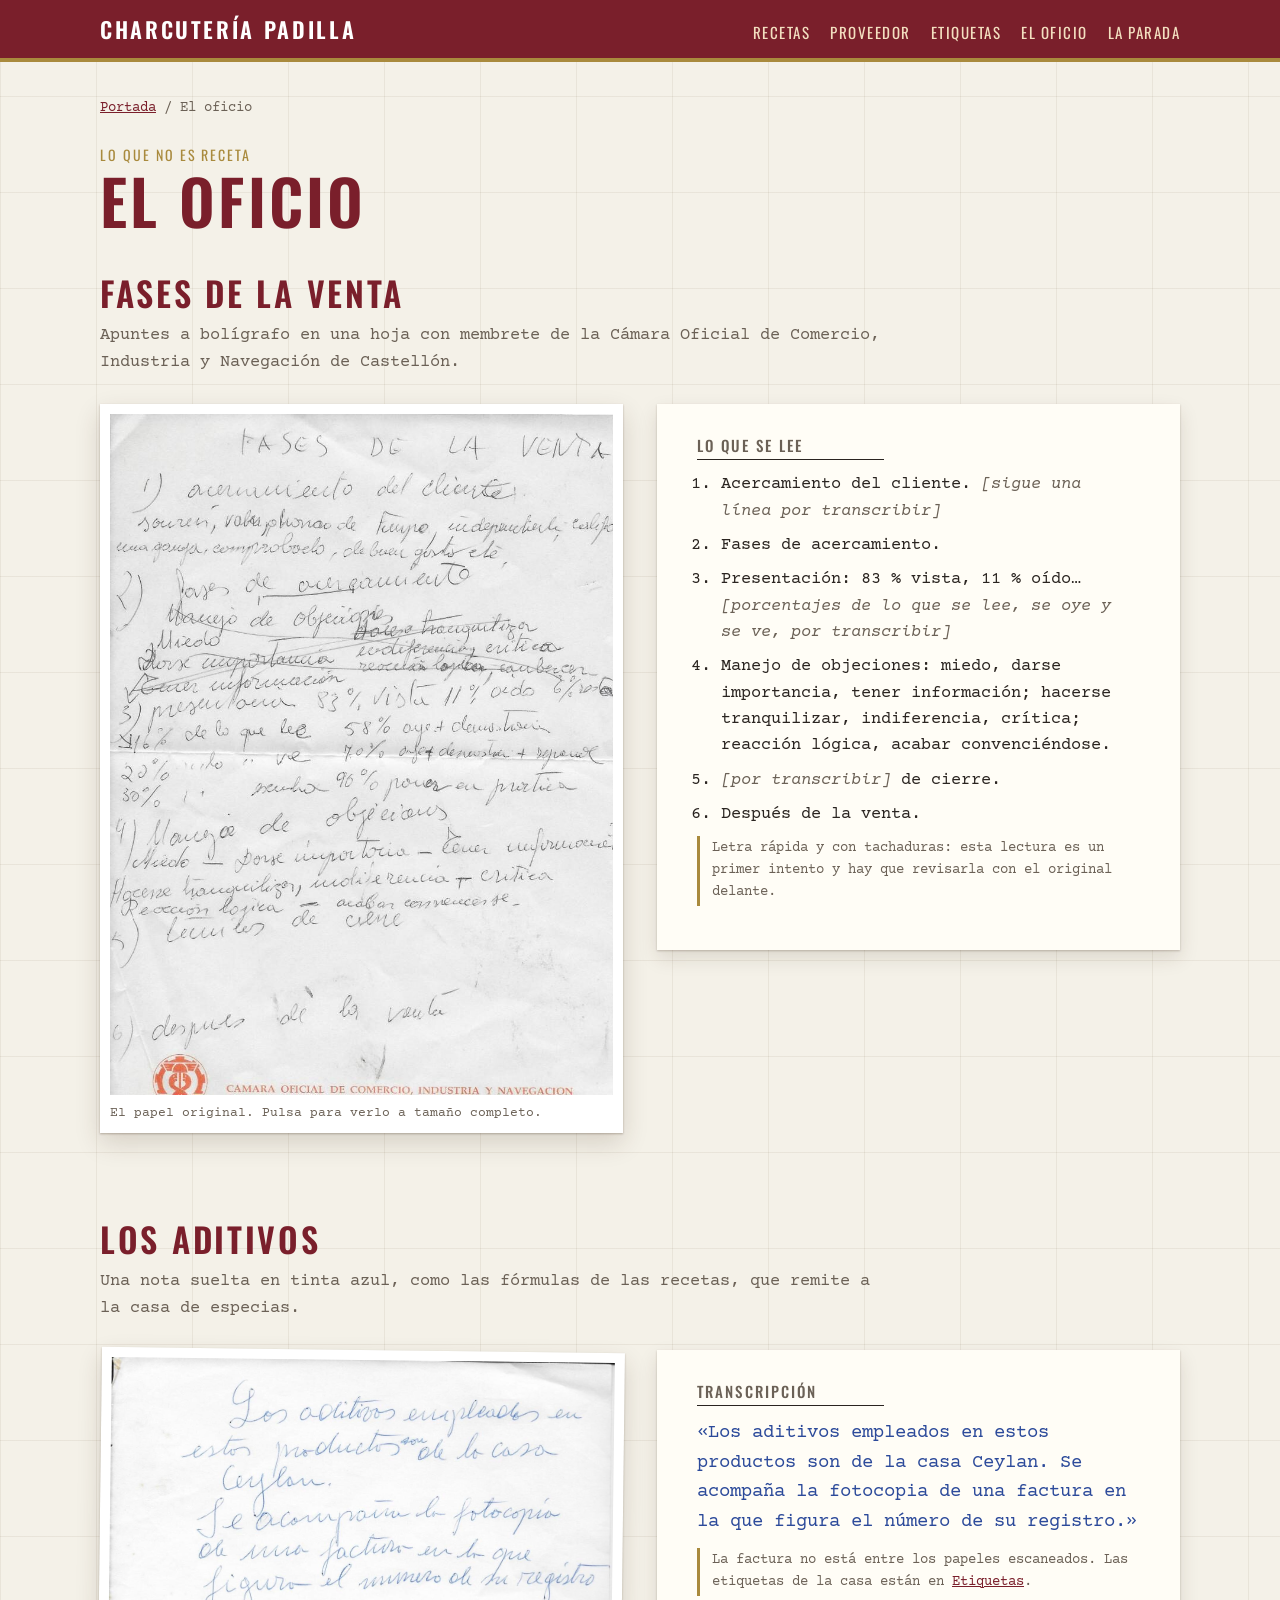
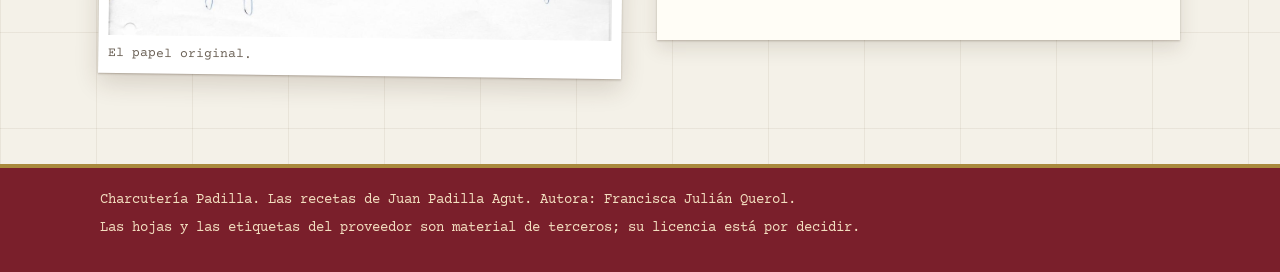
==== maqueta/oficio.html @ 742980ed "Primera maqueta del sitio y publicación en Pages (T-04) Maqueta estática «El archivador de la parada" ====
<!doctype html>
<html lang="es">
<head>
<meta charset="utf-8">
<meta name="viewport" content="width=device-width, initial-scale=1">
<title>El oficio · Charcutería Padilla</title>
<link rel="stylesheet" href="estilo.css">
</head>
<body>
<header class="rotulo">
  <div class="caja">
    <a class="marca" href="index.html">Charcutería Padilla</a>
    <nav aria-label="Secciones">
      <a href="index.html#recetas">Recetas</a>
      <a href="index.html#proveedor">Proveedor</a>
      <a href="index.html#etiquetas">Etiquetas</a>
      <a href="oficio.html">El oficio</a>
      <a href="index.html#parada">La parada</a>
    </nav>
  </div>
</header>

<main class="caja">
  <p class="miga"><a href="index.html">Portada</a> / El oficio</p>
  <div class="cab-receta">
    <p class="clase">Lo que no es receta</p>
    <h1>El oficio</h1>
  </div>

  <section style="padding-top:8px">
    <h2>Fases de la venta</h2>
    <p class="entradilla">Apuntes a bolígrafo en una hoja con membrete de la Cámara Oficial de Comercio, Industria y Navegación de Castellón.</p>
    <div class="oficio">
      <figure>
        <a href="img/manual01.jpg"><img src="img/manual01.jpg" alt="Hoja manuscrita titulada «Fases de la venta»."></a>
        <figcaption>El papel original. Pulsa para verlo a tamaño completo.</figcaption>
      </figure>
      <div class="transcrita">
        <h2>Lo que se lee</h2><hr class="raya">
        <ol>
          <li>Acercamiento del cliente. <span class="ilegible">[sigue una línea por transcribir]</span></li>
          <li>Fases de acercamiento.</li>
          <li>Presentación: 83 % vista, 11 % oído… <span class="ilegible">[porcentajes de lo que se lee, se oye y se ve, por transcribir]</span></li>
          <li>Manejo de objeciones: miedo, darse importancia, tener información; hacerse tranquilizar, indiferencia, crítica; reacción lógica, acabar convenciéndose.</li>
          <li><span class="ilegible">[por transcribir]</span> de cierre.</li>
          <li>Después de la venta.</li>
        </ol>
        <p class="aviso">Letra rápida y con tachaduras: esta lectura es un primer intento y hay que revisarla con el original delante.</p>
      </div>
    </div>
  </section>

  <section>
    <h2>Los aditivos</h2>
    <p class="entradilla">Una nota suelta en tinta azul, como las fórmulas de las recetas, que remite a la casa de especias.</p>
    <div class="oficio">
      <figure class="giro">
        <a href="img/manual02.jpg"><img src="img/manual02.jpg" alt="Nota manuscrita en tinta azul sobre los aditivos."></a>
        <figcaption>El papel original.</figcaption>
      </figure>
      <div class="transcrita">
        <h2>Transcripción</h2><hr class="raya">
        <p class="tinta-azul" style="font-size:19px">«Los aditivos empleados en estos productos son de la casa Ceylan. Se acompaña la fotocopia de una factura en la que figura el número de su registro.»</p>
        <p class="aviso">La factura no está entre los papeles escaneados. Las etiquetas de la casa están en <a href="index.html#etiquetas">Etiquetas</a>.</p>
      </div>
    </div>
  </section>
</main>

<footer>
  <div class="caja">
    <p>Charcutería Padilla. Las recetas de Juan Padilla Agut. Autora: Francisca Julián Querol.</p>
    <p>Las hojas y las etiquetas del proveedor son material de terceros; su licencia está por decidir.</p>
  </div>
</footer>
</body>
</html>
---- maqueta/estilo.css ----
/* Maqueta «El archivador de la parada».
   La paleta sale del material: el granate y el oro de las etiquetas Ceylan, el blanco de azulejo
   de la parada, las tintas azul y roja de los manuscritos y el naranja de las fotos de los 70. */
@import url("https://fonts.googleapis.com/css2?family=Courier+Prime:ital,wght@0,400;0,700;1,400&family=Oswald:wght@400;500;600&display=swap");

:root {
  --azulejo: #f4f1e8;
  --papel: #fffdf6;
  --papel-viejo: #efe6cf;
  --tinta: #2a2420;
  --tinta-suave: #6b6156;
  --granate: #7a1f2b;
  --oro: #a98a3d;
  --pimenton: #b8432a;
  --naranja: #e08a2c;
  --azul: #2c4a9a;
  --rojo: #c2314c;
  --linea: #d9cfb8;
  --rotulo: "Oswald", "Arial Narrow", sans-serif;
  --maquina: "Courier Prime", "Courier New", monospace;
  --ancho: 1120px;
}

* { box-sizing: border-box; }
html { scroll-behavior: smooth; }
body {
  margin: 0;
  color: var(--tinta);
  font-family: var(--maquina);
  font-size: 17px;
  line-height: 1.55;
  /* azulejo blanco de mercado: junta fina cada 96 px */
  background-color: var(--azulejo);
  background-image:
    linear-gradient(to right, rgba(120, 100, 70, .09) 1px, transparent 1px),
    linear-gradient(to bottom, rgba(120, 100, 70, .09) 1px, transparent 1px);
  background-size: 96px 96px;
}
img { max-width: 100%; display: block; }
a { color: var(--granate); }
a:focus-visible, button:focus-visible, input:focus-visible { outline: 3px solid var(--naranja); outline-offset: 2px; }

.caja { max-width: var(--ancho); margin: 0 auto; padding: 0 20px; }

/* ---------- cabecera: el rótulo de la parada ---------- */
.rotulo {
  background: var(--granate);
  color: #fff;
  border-bottom: 4px solid var(--oro);
}
.rotulo .caja { display: flex; flex-wrap: wrap; align-items: baseline; gap: 6px 28px; padding-top: 12px; padding-bottom: 10px; }
.rotulo .marca {
  font-family: var(--rotulo); font-weight: 600; font-size: 22px; letter-spacing: .12em;
  text-transform: uppercase; color: #fff; text-decoration: none;
}
.rotulo nav { display: flex; flex-wrap: wrap; gap: 4px 20px; margin-left: auto; }
.rotulo nav a {
  font-family: var(--rotulo); font-size: 15px; letter-spacing: .1em; text-transform: uppercase;
  color: #f3dfc0; text-decoration: none; padding: 2px 0; border-bottom: 2px solid transparent;
}
.rotulo nav a:hover { border-bottom-color: var(--oro); color: #fff; }

/* ---------- portada ---------- */
.portada { position: relative; background: #1d1512; }
.portada img { width: 100%; height: min(76vh, 680px); object-fit: cover; object-position: 50% 38%; opacity: .92; }
.portada::after {
  content: ""; position: absolute; inset: 0;
  background: linear-gradient(to top, rgba(20, 12, 8, .88) 0%, rgba(20, 12, 8, .25) 48%, rgba(20, 12, 8, 0) 70%);
}
.portada .titulo { position: absolute; left: 0; right: 0; bottom: 0; z-index: 1; padding-bottom: 34px; color: #fff; }
.portada h1 {
  font-family: var(--rotulo); font-weight: 600; text-transform: uppercase; letter-spacing: .06em;
  font-size: clamp(40px, 8vw, 92px); line-height: 1; margin: 0 0 10px;
}
.portada p { margin: 0; font-size: clamp(17px, 2.2vw, 22px); max-width: 40em; color: #f6ead6; }

/* etiqueta de precio ovalada, como las que se ven sobre los quesos */
.precio {
  display: inline-flex; flex-direction: column; align-items: center; justify-content: center;
  min-width: 92px; padding: 8px 16px; border-radius: 50%;
  background: #fff; color: var(--granate); border: 2px solid var(--granate);
  font-family: var(--rotulo); line-height: 1.05; text-align: center;
  box-shadow: 0 2px 5px rgba(0, 0, 0, .25);
}
.precio b { font-size: 26px; font-weight: 600; }
.precio small { font-size: 11px; letter-spacing: .08em; text-transform: uppercase; }

.cuentas { display: flex; flex-wrap: wrap; gap: 14px; margin-top: 20px; }

/* ---------- secciones ---------- */
section { padding: 56px 0 24px; }
h2 {
  font-family: var(--rotulo); font-weight: 600; text-transform: uppercase; letter-spacing: .08em;
  font-size: 34px; color: var(--granate); margin: 0 0 4px;
}
h2 + .entradilla { margin: 0 0 28px; max-width: 46em; color: var(--tinta-suave); }
.subraya { font-family: var(--maquina); color: var(--oro); letter-spacing: 0; margin: -2px 0 12px; overflow: hidden; white-space: nowrap; }

/* ---------- fichas de receta manuscrita ---------- */
.fichas { display: grid; grid-template-columns: repeat(auto-fill, minmax(300px, 1fr)); gap: 30px 26px; }
.ficha {
  position: relative; display: block; text-decoration: none; color: inherit;
  background: var(--papel); padding: 10px 10px 14px;
  box-shadow: 0 1px 2px rgba(60, 40, 20, .25), 0 8px 18px rgba(60, 40, 20, .13);
  transition: transform .18s ease, box-shadow .18s ease;
}
.ficha:nth-child(3n+1) { transform: rotate(-.9deg); }
.ficha:nth-child(3n+2) { transform: rotate(.6deg); }
.ficha:nth-child(3n) { transform: rotate(-.3deg); }
.ficha:hover, .ficha:focus-visible { transform: rotate(0) translateY(-4px); box-shadow: 0 2px 3px rgba(60, 40, 20, .25), 0 16px 28px rgba(60, 40, 20, .2); }
.ficha img { width: 100%; aspect-ratio: 1275 / 705; object-fit: cover; }
.ficha .pie { display: flex; align-items: center; justify-content: space-between; gap: 10px; padding: 10px 6px 0; }
.ficha h3 { font-family: var(--rotulo); font-weight: 500; font-size: 21px; letter-spacing: .05em; text-transform: uppercase; margin: 0; color: var(--tinta); }
.ficha .formula { font-size: 14px; color: var(--tinta-suave); margin: 2px 0 0; }
.ficha .precio { min-width: 74px; padding: 6px 10px; flex-shrink: 0; }
.ficha .precio b { font-size: 21px; }

/* ---------- índice mecanografiado del proveedor ---------- */
.hoja {
  background: var(--papel); padding: 34px clamp(18px, 5vw, 56px);
  box-shadow: 0 1px 2px rgba(60, 40, 20, .25), 0 8px 18px rgba(60, 40, 20, .13);
}
.hoja .membrete { text-align: center; letter-spacing: .45em; margin: 0; }
.hoja .igual { text-align: center; margin: 0 0 22px; overflow: hidden; white-space: nowrap; color: var(--tinta-suave); }
.indice { list-style: none; margin: 0; padding: 0; }
.indice li { display: flex; align-items: baseline; gap: 8px; padding: 3px 0; }
.indice .n { color: var(--tinta-suave); width: 2.2em; flex-shrink: 0; }
.indice .t { text-transform: uppercase; }
.indice .puntos { flex: 1; min-width: 20px; border-bottom: 2px dotted #a79c88; transform: translateY(-4px); }
.indice .g { color: var(--tinta-suave); text-align: right; }
.indice .pend { font-size: 13px; color: var(--tinta-suave); }
@media (max-width: 640px) { .indice .g { display: none; } }

/* ---------- etiquetas como pegatinas ---------- */
.pegatinas { display: grid; grid-template-columns: repeat(auto-fill, minmax(200px, 1fr)); gap: 30px 24px; }
.pegatina { margin: 0; text-align: center; }
.pegatina img {
  border-radius: 16px; background: #fff;
  box-shadow: 0 1px 2px rgba(60, 40, 20, .3), 0 6px 14px rgba(60, 40, 20, .15);
  transition: transform .18s ease;
}
.pegatina:nth-child(odd) img { transform: rotate(-1.6deg); }
.pegatina:nth-child(even) img { transform: rotate(1.2deg); }
.pegatina:hover img { transform: rotate(0) scale(1.03); }
.pegatina figcaption { font-size: 14px; margin-top: 10px; color: var(--tinta-suave); }
.pegatina figcaption b { display: block; font-family: var(--rotulo); font-weight: 500; font-size: 16px; letter-spacing: .05em; text-transform: uppercase; color: var(--tinta); }

/* ---------- fotos de la parada, como copias de los 70 ---------- */
.fotos { display: grid; grid-template-columns: repeat(auto-fill, minmax(260px, 1fr)); gap: 28px; align-items: start; }
.foto { margin: 0; background: #fff; padding: 10px 10px 12px; box-shadow: 0 1px 2px rgba(60, 40, 20, .3), 0 8px 18px rgba(60, 40, 20, .15); }
.foto.ancha { grid-column: span 2; }
@media (max-width: 640px) { .foto.ancha { grid-column: auto; } }
.foto figcaption { font-size: 14px; padding-top: 9px; min-height: 2.2em; color: var(--tinta-suave); }
.foto figcaption em { color: var(--tinta); }

/* ---------- página de receta ---------- */
.miga { font-size: 14px; padding: 22px 0 0; color: var(--tinta-suave); }
.cab-receta { padding: 10px 0 26px; }
.cab-receta .clase { font-family: var(--rotulo); letter-spacing: .14em; text-transform: uppercase; font-size: 14px; color: var(--oro); margin: 0; }
.cab-receta h1 { font-family: var(--rotulo); font-weight: 600; text-transform: uppercase; letter-spacing: .05em; font-size: clamp(36px, 6vw, 62px); line-height: 1.05; color: var(--granate); margin: 2px 0 0; }

.pestanas { display: none; gap: 0; margin-bottom: 18px; border: 2px solid var(--granate); width: max-content; }
.pestanas button {
  font-family: var(--rotulo); font-size: 15px; letter-spacing: .1em; text-transform: uppercase;
  padding: 7px 18px; border: 0; background: transparent; color: var(--granate); cursor: pointer;
}
.pestanas button[aria-pressed="true"] { background: var(--granate); color: #fff; }

.dos { display: grid; grid-template-columns: minmax(0, 1.05fr) minmax(0, 1fr); gap: 36px; align-items: start; }
@media (max-width: 900px) {
  .pestanas { display: flex; }
  .dos { grid-template-columns: 1fr; }
  .dos[data-ver="papel"] .lado-receta, .dos[data-ver="receta"] .lado-papel { display: none; }
}
.lado-papel figure { margin: 0; background: #fff; padding: 10px; box-shadow: 0 1px 2px rgba(60, 40, 20, .3), 0 10px 24px rgba(60, 40, 20, .16); transform: rotate(-.5deg); }
.lado-papel figcaption { font-size: 13px; color: var(--tinta-suave); padding-top: 8px; }

.transcrita { background: var(--papel); padding: 30px clamp(18px, 4vw, 40px) 32px; box-shadow: 0 1px 2px rgba(60, 40, 20, .25), 0 8px 18px rgba(60, 40, 20, .13); }
.transcrita h2 { font-size: 15px; letter-spacing: .14em; color: var(--tinta-suave); font-weight: 500; margin: 0 0 2px; }
.transcrita h2:not(:first-child) { margin-top: 28px; }
.transcrita .raya { border: 0; border-top: 1px solid var(--tinta); width: 11em; margin: 0 0 12px; }
.lineas { list-style: none; margin: 0; padding: 0; }
.lineas li { display: flex; align-items: baseline; gap: 8px; padding: 2px 0; }
.lineas .puntos { flex: 1; min-width: 16px; border-bottom: 2px dotted #a79c88; transform: translateY(-4px); }
.lineas .v { font-weight: 700; white-space: nowrap; }
.tinta-azul { color: var(--azul); }
.tinta-roja { color: var(--rojo); }
.nota-roja { font-style: italic; font-size: 19px; margin: 0; color: var(--rojo); }
.nota-es { margin: 8px 0 0; font-size: 15px; color: var(--tinta-suave); }
.tachado { text-decoration: line-through; text-decoration-color: var(--azul); text-decoration-thickness: 2px; color: var(--tinta-suave); }
.aviso { font-size: 14px; color: var(--tinta-suave); border-left: 3px solid var(--oro); padding: 2px 0 2px 12px; margin: 18px 0 0; }
.transcrita p { margin: 0 0 12px; }

/* la báscula */
.bascula { margin-top: 30px; background: #fbf7ea; border: 1px solid var(--linea); padding: 18px 20px 16px; }
.bascula h2 { font-family: var(--rotulo); font-size: 18px; letter-spacing: .1em; color: var(--granate); font-weight: 600; margin: 0 0 10px; }
.bascula label { display: flex; flex-wrap: wrap; align-items: center; gap: 10px; }
.bascula input {
  font-family: var(--maquina); font-size: 22px; font-weight: 700; width: 5.2em; padding: 4px 8px; text-align: right;
  border: 2px solid var(--granate); background: #fff; color: var(--tinta);
}
.tique { margin: 14px 0 0; padding: 12px 0 0; border-top: 2px dashed var(--linea); }
.tique .total { border-top: 1px solid var(--tinta); margin-top: 6px; padding-top: 6px; }

/* la etiqueta pegada en la ficha */
.pegada { display: flex; gap: 18px; align-items: center; margin-top: 30px; }
.pegada img { width: 170px; flex-shrink: 0; border-radius: 13px; transform: rotate(-3deg); box-shadow: 0 1px 2px rgba(60, 40, 20, .3), 0 6px 14px rgba(60, 40, 20, .18); }
.pegada p { margin: 0; font-size: 15px; }
.pegada b { font-family: var(--rotulo); font-weight: 500; letter-spacing: .05em; text-transform: uppercase; font-size: 17px; }
.sello { display: inline-block; font-family: var(--rotulo); font-size: 12px; letter-spacing: .12em; text-transform: uppercase; padding: 1px 8px; border: 1.5px solid currentColor; margin-bottom: 4px; }
.sello.seguro { color: #2f6b3a; }
.sello.posible { color: var(--pimenton); }

.otras { display: flex; justify-content: space-between; gap: 20px; flex-wrap: wrap; padding: 44px 0 0; font-size: 15px; }

/* ---------- el oficio ---------- */
.oficio { display: grid; grid-template-columns: minmax(0, 1fr) minmax(0, 1fr); gap: 34px; align-items: start; }
@media (max-width: 800px) { .oficio { grid-template-columns: 1fr; } }
.oficio figure { margin: 0; background: #fff; padding: 10px; box-shadow: 0 1px 2px rgba(60, 40, 20, .3), 0 10px 24px rgba(60, 40, 20, .16); }
.oficio figure.giro { transform: rotate(.7deg); }
.oficio figcaption { font-size: 13px; color: var(--tinta-suave); padding-top: 8px; }
.oficio ol { padding-left: 1.4em; margin: 0; }
.oficio ol li { margin-bottom: 8px; }
.ilegible { color: var(--tinta-suave); font-style: italic; }

/* ---------- pie ---------- */
footer { margin-top: 64px; background: var(--granate); color: #f3dfc0; border-top: 4px solid var(--oro); font-size: 14px; }
footer .caja { padding-top: 22px; padding-bottom: 26px; }
footer p { margin: 0 0 6px; max-width: 60em; }

@media (prefers-reduced-motion: reduce) {
  * { transition: none !important; scroll-behavior: auto !important; }
}
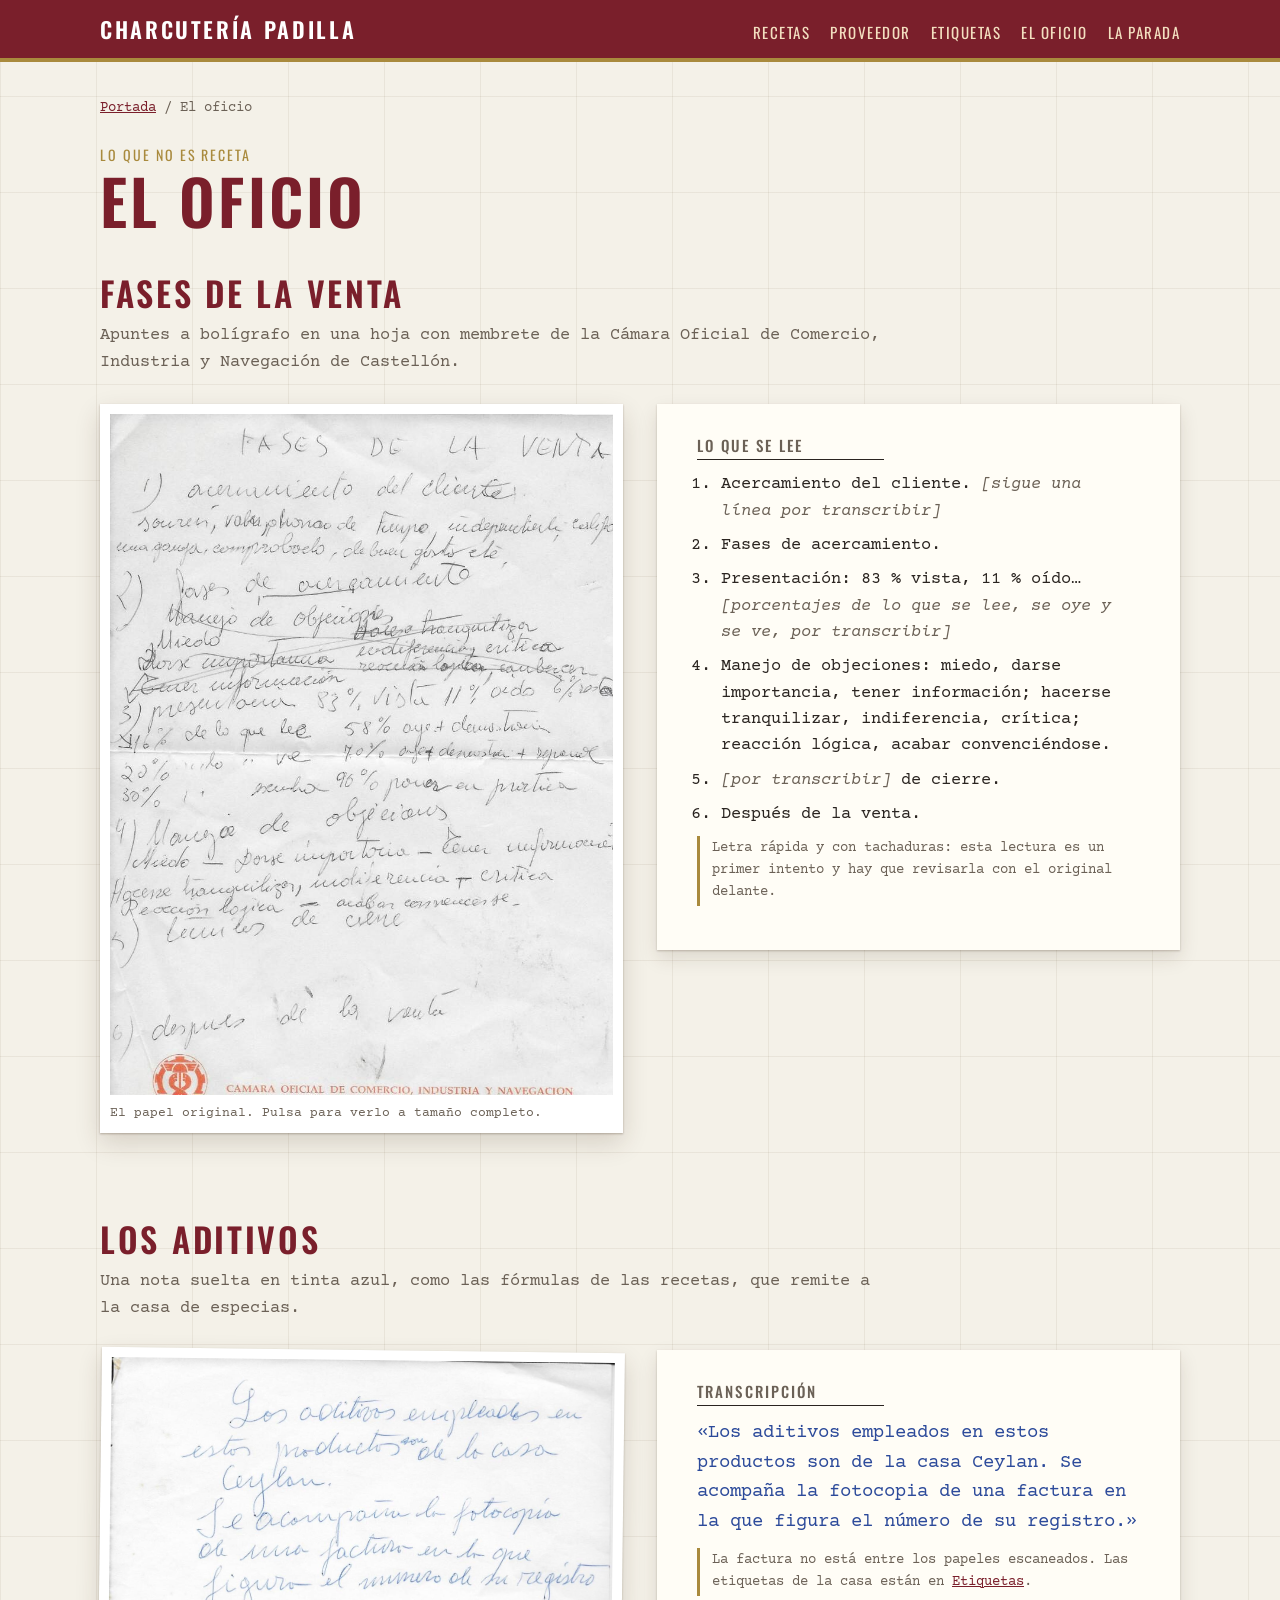
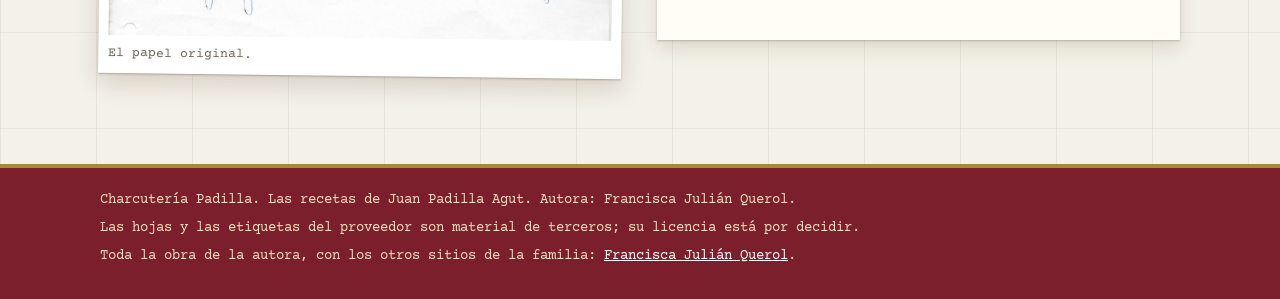
==== commit b750a6c3: "El pie enlaza a la portada franciscajulianquerol.es (T-06) Co-Authored-By: Claude Opus 5.5 <noreply@" ====
--- a/maqueta/oficio.html
+++ b/maqueta/oficio.html
@@ -71,6 +71,7 @@
   <div class="caja">
     <p>Charcutería Padilla. Las recetas de Juan Padilla Agut. Autora: Francisca Julián Querol.</p>
     <p>Las hojas y las etiquetas del proveedor son material de terceros; su licencia está por decidir.</p>
+    <p>Toda la obra de la autora, con los otros sitios de la familia: <a href="https://franciscajulianquerol.es/">Francisca Julián Querol</a>.</p>
   </div>
 </footer>
 </body>
--- a/maqueta/estilo.css
+++ b/maqueta/estilo.css
@@ -190,6 +190,11 @@
 .tachado { text-decoration: line-through; text-decoration-color: var(--azul); text-decoration-thickness: 2px; color: var(--tinta-suave); }
 .aviso { font-size: 14px; color: var(--tinta-suave); border-left: 3px solid var(--oro); padding: 2px 0 2px 12px; margin: 18px 0 0; }
 .transcrita p { margin: 0 0 12px; }
+.transcrita .pasos { margin: 0 0 12px; padding-left: 1.6em; }
+.transcrita .pasos li { margin-bottom: 8px; }
+.transcrita .a-mano { font-style: italic; }
+.transcrita .a-mano small { font-style: normal; color: var(--tinta-suave); }
+.transcrita .lineas { margin-bottom: 12px; }
 
 /* la báscula */
 .bascula { margin-top: 30px; background: #fbf7ea; border: 1px solid var(--linea); padding: 18px 20px 16px; }
@@ -227,6 +232,7 @@
 footer { margin-top: 64px; background: var(--granate); color: #f3dfc0; border-top: 4px solid var(--oro); font-size: 14px; }
 footer .caja { padding-top: 22px; padding-bottom: 26px; }
 footer p { margin: 0 0 6px; max-width: 60em; }
+footer a { color: #fff; }
 
 @media (prefers-reduced-motion: reduce) {
   * { transition: none !important; scroll-behavior: auto !important; }
